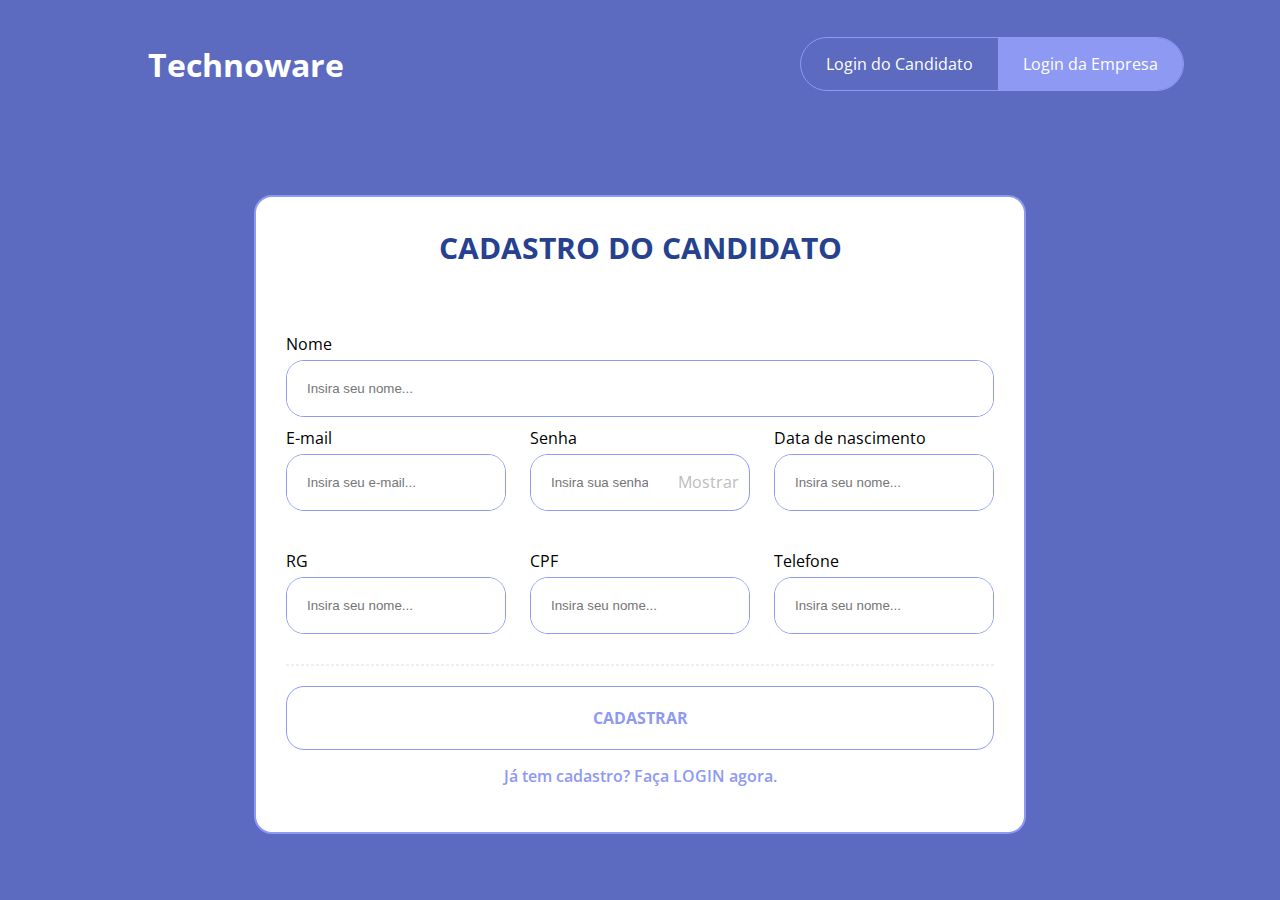
==== pages/cadidato/cadastro.html @ ca8e4542 "* commit inicial" ====
<!DOCTYPE html>
<html lang="pt-br">
<head>
    <meta charset="UTF-8">
    <meta http-equiv="X-UA-Compatible" content="IE=edge">
    <meta name="viewport" content="width=device-width, initial-scale=1.0">
    <title>Technoware Solutions</title>
    <link rel="stylesheet" href="../../css/style.css">
    <script src="../../js/main.js" defer></script>
</head>
<body>
    <div class="container">
        <nav>
            <div class="left">
                <h1><a href="../../index.html">Technoware</a></h1>
            </div>
            <div class="right">
                <div class="nav-buttons">
                    <ul>
                        <li><a href="../cadidato/login.html">Login do Candidato</a></li>
                        <li><a href="#" class="active">Login da Empresa</a></li>
                    </ul>
                </div>
            </div>
        </nav>

        <section class="login">
            <div class="containerLogin">
                <div class="title">
                    <h1>CADASTRO DO CANDIDATO</h1>
                </div>
                <form>
                    <div>
                        <label for="nome">Nome</label>
                        <div class="input">
                            <input type="text" id="nome" name="nome" placeholder="Insira seu nome...">
                        </div>
                    </div>
                    
                    <div class="grid">

                        <div>
                            <label for="email">E-mail</label>
                            <div class="input">
                                <input type="email" id="email" name="email" placeholder="Insira seu e-mail...">
                            </div>
                        </div>
                        
                        <div>
                            <label for="senha">Senha</label>
                            <div class="input">
                                <input type="password" id="senha" name="senha" placeholder="Insira sua senha...">
                                <a class="showPassword" onclick="showPassword()" href="#">Mostrar    </a>
                            </div>
                        </div>
                        
                        
                        <div>
                            <label for="nome">Data de nascimento</label>
                            <div class="input">
                                <input type="text" id="nome" name="nome" placeholder="Insira seu nome...">
                            </div>
                        </div>
                        
                        <div>
                            <label for="nome">RG</label>
                            <div class="input">
                                <input type="text" id="nome" name="nome" placeholder="Insira seu nome...">
                            </div>
                        </div>
                        
                        <div>
                            <label for="nome">CPF</label>
                            <div class="input">
                                <input type="text" id="nome" name="nome" placeholder="Insira seu nome...">
                            </div>
                        </div>

                        <div>
                            <label for="nome">Telefone</label>
                            <div class="input">
                                <input type="text" id="nome" name="nome" placeholder="Insira seu nome...">
                            </div>
                        </div>
                    </div>

                    <hr>

                    <a href="./login.html" class="button">CADASTRAR</a>
                    <a href="./login.html" class="buttonRegistro">Já tem cadastro? Faça LOGIN agora.</a>
                </form>
            </div>
        </section>

        <footer>
        </footer>
    </div>
</body>
</html>
---- css/style.css ----
/* Open Sans */
@import url('https://fonts.googleapis.com/css2?family=Open+Sans:ital,wght@0,300;0,400;0,500;0,600;0,700;0,800;1,300;1,400;1,500;1,600;1,700;1,800&display=swap');

:root {
    --nav-padding: 6rem;
    --primary: #5c6bc0;
    --primary-light: #8e99f3;
    --primary-dark: #26418f;
    --primary-text: #fff;
    --secondary: #bdbdbd;
    --secondary-light: #efefef;
    --secondary-dark: #8d8d8d;
    --secondary-text: #000;
}

*{
    margin: 0;
}

body{
    font-family: 'Open Sans', sans-serif;   
}

/* Nav */

nav{
    display: flex;
    height: 8rem;
    color: var(--primary-text);
    background-color: var(--primary);
}


nav h1 a{
    transition-duration: 0.3s;
    display: flex;
    justify-content: center;
    align-items: center;
    width: 300px;
    height: 60px;
    text-decoration: none;
    color: var(--primary-text);
}

nav h1 a:hover{
    font-size: 30px;
}

div.nav-buttons{
    border: 1px solid var(--primary-light);
    overflow: hidden;
    border-radius: 100px;
}

div.nav-buttons ul{
    padding: 0;
    list-style: none;
    display: flex;
}

div.nav-buttons ul li{
    padding: 15px 0;
}

div.nav-buttons ul li a{
    transition-duration: 0.15s;
    text-decoration: none;
    color: var(--primary-text);
    padding: 15px 25px;
}

div.nav-buttons ul li a:hover{
    background-color: var(--primary-light);
    color: #fff;
}

    div.nav-buttons ul li a.active{
    background-color: var(--primary-light);
    color: #fff;
}

nav div.left{
    display: flex;
    align-items: center;
    width: 50%;
    padding-left: var(--nav-padding);
}

nav div.center{
    display: flex;
    justify-content: center;
    align-items: center;
    width: 100%;
}

nav div.right{
    display: flex;
    align-items: center;
    justify-content: flex-end;
    width: 50%;
    padding-right: var(--nav-padding);
}

/* Sections */

div.container section.login div.containerLogin div.grid{
    display: grid;
    grid-column-gap: 24px;
    grid-row-gap: 24px;
    grid-template-columns: repeat(3, 1fr);
}

div.container{
    height: 100vh;
    min-height: 100%;
    display: flex;
    flex-direction: column;
    background-color: var(--primary);
}

section{
    display: flex;
    flex-direction: column;
    justify-content: center;
    align-items: center;
    color: var(--primary-text);
    flex: 1;
}

section h1{
    padding: 10px;
    font-size: 40px;
}

section p{
    padding: 20px;
    width: 60%;
}

section.login{

}

section.login div.containerLogin{
    color: #000;
    display: flex;
    flex-direction: column;
    justify-content: center;
    width: 60%;
    border-radius: 18px;
    border: 2px solid var(--primary-light);
    background-color: #fff;
}

section.login div.containerLogin div.title{
    padding: 20px;
    color: var(--primary-dark);
}

section.login div.containerLogin div.title h1{
    font-weight: 700;
    text-align: center;
    font-size: 30px;
}

section.login div.containerLogin form{
    margin: 30px;
}

section.login div.containerLogin form *{
    display: block;
}

section.login div.containerLogin form div{
    margin: 5px 0;
}

section.login div.containerLogin form div.input{
    display: flex;
    flex-direction:row;
    border: 1px solid var(--primary-light);
    border-radius: 18px;
    overflow: hidden;
}

section.login div.containerLogin form div.input input{
    width: 100%;
    padding: 20px;
    border: none;
}

section.login div.containerLogin form div.input input:focus{
    outline: none;
}

section.login div.containerLogin form div.input a.showPassword{
    transition-duration: 0.15s;
    display: flex;
    justify-content: center;
    align-items: center;
    text-decoration: none;
    border-radius: 18px;
    padding: 0 10px;
    color: var(--secondary);
}

section.login div.containerLogin form div.input a.showPassword:hover{
    background-color: var(--secondary-light);
}

section.login div.containerLogin form div.input a.showPassword:active{
    color: white;
    background-color: var(--secondary-dark);
}

section.login div.containerLogin form a.button{
    transition-duration: 0.15s;
    display: flex;
    justify-content: center;
    align-items: center;
    text-decoration: none;
    font-weight: 700;
    border-radius: 18px;
    padding: 20px 10px;
    color: var(--primary-light);
    border: 1px solid var(--primary-light);
    margin: 5px 0;
}

section.login div.containerLogin form a.button:hover{
    border: 1px solid var(--primary-dark);
    color: var(--primary-dark);
}

section.login div.containerLogin form a.button:active{
    border: 1px solid var(--primary-light);
    background-color: var(--primary-light);
    color: white;
}

section.login div.containerLogin form a.buttonRegistro{
    transition-duration: 0.3s;
    display: flex;
    justify-content: center;
    align-items: center;
    text-decoration: none;
    font-weight: 600;
    border-radius: 18px;
    padding: 10px 10px;
    color: var(--primary-light);
    margin: 5px 0;
}

section.login div.containerLogin form a.buttonRegistro:hover{
    color: var(--primary-dark);
}

section.login div.containerLogin form hr{
    margin: 20px 0;
    border: 1px dashed var(--secondary-light);
}
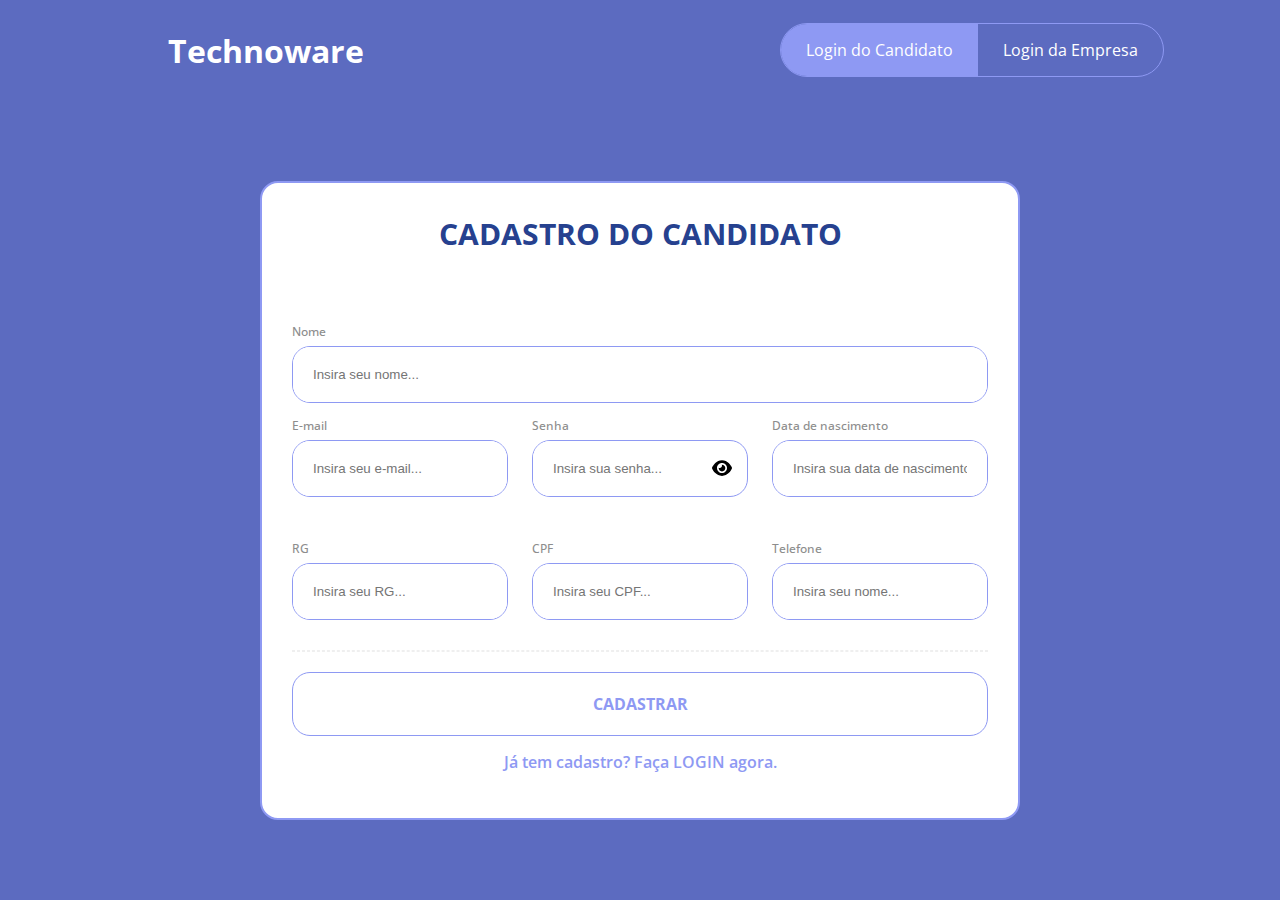
==== commit 86c499a7: "* corrigido formularios * icones adicionados * botao logout" ====
--- a/pages/cadidato/cadastro.html
+++ b/pages/cadidato/cadastro.html
@@ -17,8 +17,8 @@
             <div class="right">
                 <div class="nav-buttons">
                     <ul>
-                        <li><a href="../cadidato/login.html">Login do Candidato</a></li>
-                        <li><a href="#" class="active">Login da Empresa</a></li>
+                        <li><a href="../cadidato/login.html" class="active">Login do Candidato</a></li>
+                        <li><a href="#">Login da Empresa</a></li>
                     </ul>
                 </div>
             </div>
@@ -50,7 +50,7 @@
                             <label for="senha">Senha</label>
                             <div class="input">
                                 <input type="password" id="senha" name="senha" placeholder="Insira sua senha...">
-                                <a class="showPassword" onclick="showPassword()" href="#">Mostrar    </a>
+                                <a class="showPassword icon show-off" id="showPasswordBtn" onclick="showPassword()" href="#"></a>
                             </div>
                         </div>
                         
@@ -58,21 +58,21 @@
                         <div>
                             <label for="nome">Data de nascimento</label>
                             <div class="input">
-                                <input type="text" id="nome" name="nome" placeholder="Insira seu nome...">
+                                <input type="text" id="nome" name="nome" placeholder="Insira sua data de nascimento...">
                             </div>
                         </div>
                         
                         <div>
                             <label for="nome">RG</label>
                             <div class="input">
-                                <input type="text" id="nome" name="nome" placeholder="Insira seu nome...">
+                                <input type="text" id="nome" name="nome" placeholder="Insira seu RG...">
                             </div>
                         </div>
                         
                         <div>
                             <label for="nome">CPF</label>
                             <div class="input">
-                                <input type="text" id="nome" name="nome" placeholder="Insira seu nome...">
+                                <input type="text" id="nome" name="nome" placeholder="Insira seu CPF...">
                             </div>
                         </div>
 
--- a/css/style.css
+++ b/css/style.css
@@ -25,7 +25,7 @@
 
 nav{
     display: flex;
-    height: 8rem;
+    padding: 20px;
     color: var(--primary-text);
     background-color: var(--primary);
 }
@@ -58,11 +58,8 @@
     display: flex;
 }
 
-div.nav-buttons ul li{
-    padding: 15px 0;
-}
-
 div.nav-buttons ul li a{
+    display: block;
     transition-duration: 0.15s;
     text-decoration: none;
     color: var(--primary-text);
@@ -82,7 +79,7 @@
 nav div.left{
     display: flex;
     align-items: center;
-    width: 50%;
+    width: 20%;
     padding-left: var(--nav-padding);
 }
 
@@ -97,25 +94,52 @@
     display: flex;
     align-items: center;
     justify-content: flex-end;
-    width: 50%;
+    width: 80%;
     padding-right: var(--nav-padding);
 }
 
+@media screen and (max-width: 1155px){
+    nav {
+        flex-direction: column;
+    }
+
+    nav div.left{
+        display: flex;
+        width: 100%;
+        align-items: center;
+        justify-content: center;
+        padding: 0;
+    }
+
+    nav div.right{
+        display: flex;
+        width: 100%;
+        align-items: center;
+        justify-content: center;
+        padding: 0;
+    }
+}
+
+@media screen and (max-width: 768px){
+    div.nav-buttons{
+        border-radius: 18px;
+    }
+
+    div.nav-buttons ul{
+        padding: 0;
+        list-style: none;
+        display: flex;
+        flex-direction: column;
+    }
+}
+
 /* Sections */
-
-div.container section.login div.containerLogin div.grid{
-    display: grid;
-    grid-column-gap: 24px;
-    grid-row-gap: 24px;
-    grid-template-columns: repeat(3, 1fr);
-}
 
 div.container{
     height: 100vh;
     min-height: 100%;
     display: flex;
     flex-direction: column;
-    background-color: var(--primary);
 }
 
 section{
@@ -130,6 +154,7 @@
 section h1{
     padding: 10px;
     font-size: 40px;
+    text-align: center;
 }
 
 section p{
@@ -138,7 +163,13 @@
 }
 
 section.login{
-
+    background-color: var(--primary);
+    padding: 10px;
+}
+
+section.infoIndex{
+    background-color: var(--primary);
+    padding: 10px;
 }
 
 section.login div.containerLogin{
@@ -167,10 +198,6 @@
     margin: 30px;
 }
 
-section.login div.containerLogin form *{
-    display: block;
-}
-
 section.login div.containerLogin form div{
     margin: 5px 0;
 }
@@ -178,9 +205,16 @@
 section.login div.containerLogin form div.input{
     display: flex;
     flex-direction:row;
+    align-items: center;
     border: 1px solid var(--primary-light);
     border-radius: 18px;
     overflow: hidden;
+}
+
+label{
+    font-weight: 500;
+    font-size: 12px;
+    color: var(--secondary-dark);
 }
 
 section.login div.containerLogin form div.input input{
@@ -199,9 +233,12 @@
     justify-content: center;
     align-items: center;
     text-decoration: none;
-    border-radius: 18px;
-    padding: 0 10px;
+    border-radius: 100%;
+    width: 40px;
+    min-width: 40px;
+    height: 40px;
     color: var(--secondary);
+    margin: 5px;
 }
 
 section.login div.containerLogin form div.input a.showPassword:hover{
@@ -249,6 +286,7 @@
     padding: 10px 10px;
     color: var(--primary-light);
     margin: 5px 0;
+    text-align: center;
 }
 
 section.login div.containerLogin form a.buttonRegistro:hover{
@@ -258,4 +296,53 @@
 section.login div.containerLogin form hr{
     margin: 20px 0;
     border: 1px dashed var(--secondary-light);
+}
+
+div.grid{
+    display: grid;
+    grid-column-gap: 24px;
+    grid-row-gap: 24px;
+    grid-template-columns: repeat(3, 1fr);
+}
+
+@media screen and (max-width: 1265px){
+    div.grid{
+        grid-template-columns: repeat(2, 1fr);
+    }
+}
+
+@media screen and (max-width: 765px){
+    div.grid{
+        grid-template-columns: repeat(1, 1fr);
+    }
+}
+
+/* Icons */
+
+.icon{
+    background-size: 20px;
+    background-repeat: no-repeat;
+    background-position: center;
+}
+
+.icon.show-off{
+    background-image: url(../imgs/icons/eye-solid.svg);
+}
+
+.icon.show-on{
+    background-image: url(../imgs/icons/eye-slash-solid.svg);
+}
+
+.icon.logout{
+    width: 22px;
+    height: 22px;
+    margin-left: 15px;
+    -webkit-mask-image: url(../imgs/icons/right-from-bracket-solid.svg);
+    mask-image: url(../imgs/icons/right-from-bracket-solid.svg);
+    background-color: #fff;
+    transition-duration: 0.3s;
+}
+
+.icon.logout:hover{
+    background-color: var(--secondary-light);
 }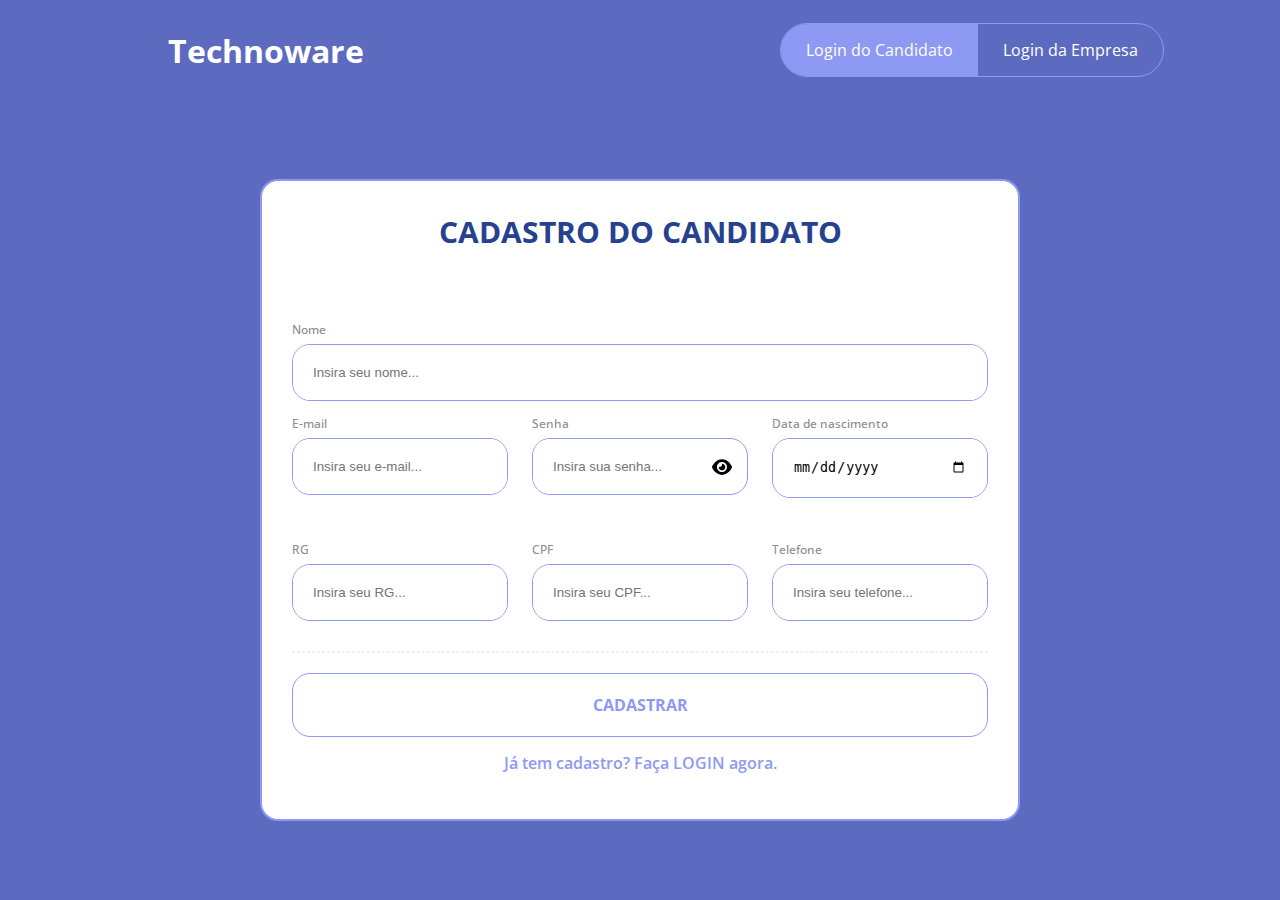
==== commit e4b48e0e: "* ver curriculo + alterações footer" ====
--- a/pages/cadidato/cadastro.html
+++ b/pages/cadidato/cadastro.html
@@ -56,30 +56,30 @@
                         
                         
                         <div>
-                            <label for="nome">Data de nascimento</label>
+                            <label for="dataNascimento">Data de nascimento</label>
                             <div class="input">
-                                <input type="text" id="nome" name="nome" placeholder="Insira sua data de nascimento...">
+                                <input type="date" id="dataNascimento" name="dataNascimento" placeholder="Insira sua data de nascimento...">
                             </div>
                         </div>
                         
                         <div>
-                            <label for="nome">RG</label>
+                            <label for="rg">RG</label>
                             <div class="input">
-                                <input type="text" id="nome" name="nome" placeholder="Insira seu RG...">
+                                <input type="number" id="rg" name="rg" placeholder="Insira seu RG...">
                             </div>
                         </div>
                         
                         <div>
-                            <label for="nome">CPF</label>
+                            <label for="cpf">CPF</label>
                             <div class="input">
-                                <input type="text" id="nome" name="nome" placeholder="Insira seu CPF...">
+                                <input type="number" id="cpf" name="cpf" placeholder="Insira seu CPF...">
                             </div>
                         </div>
 
                         <div>
-                            <label for="nome">Telefone</label>
+                            <label for="tel">Telefone</label>
                             <div class="input">
-                                <input type="text" id="nome" name="nome" placeholder="Insira seu nome...">
+                                <input type="number" id="tel" name="tel" placeholder="Insira seu telefone...">
                             </div>
                         </div>
                     </div>
@@ -91,9 +91,6 @@
                 </form>
             </div>
         </section>
-
-        <footer>
-        </footer>
     </div>
 </body>
 </html>--- a/css/style.css
+++ b/css/style.css
@@ -7,6 +7,9 @@
     --primary-light: #8e99f3;
     --primary-dark: #26418f;
     --primary-text: #fff;
+    --danger: #ef5350;
+    --danger-light: #ff867c;
+    --danger-dark: #b61827;
     --secondary: #bdbdbd;
     --secondary-light: #efefef;
     --secondary-dark: #8d8d8d;
@@ -120,7 +123,7 @@
     }
 }
 
-@media screen and (max-width: 768px){
+@media screen and (max-width: 765px){
     div.nav-buttons{
         border-radius: 18px;
     }
@@ -147,7 +150,6 @@
     flex-direction: column;
     justify-content: center;
     align-items: center;
-    color: var(--primary-text);
     flex: 1;
 }
 
@@ -157,7 +159,7 @@
     text-align: center;
 }
 
-section p{
+section.infoIndex p{
     padding: 20px;
     width: 60%;
 }
@@ -169,6 +171,7 @@
 
 section.infoIndex{
     background-color: var(--primary);
+    color: var(--primary-text);
     padding: 10px;
 }
 
@@ -298,7 +301,7 @@
     border: 1px dashed var(--secondary-light);
 }
 
-div.grid{
+section.login div.grid{
     display: grid;
     grid-column-gap: 24px;
     grid-row-gap: 24px;
@@ -317,6 +320,269 @@
     }
 }
 
+/* Páginas */
+
+div.wrap{
+    display: flex;
+    flex-direction: column;
+}
+
+section.page{
+    flex: 1;
+    margin: 25px;
+    padding: 10px;
+}
+
+section.page div.empresas{
+    
+}
+
+section.page div.empresas div.grid{
+    display: grid;
+    gap: 10px;
+    grid-template-columns: repeat(4, 1fr);
+}
+
+@media screen and (max-width: 1115px){
+    section.page div.empresas div.grid{
+        grid-template-columns: repeat(3, 1fr);
+    }
+}
+
+@media screen and (max-width: 852px){
+    section.page div.empresas div.grid{
+        grid-template-columns: repeat(2, 1fr);
+    }
+}
+
+@media screen and (max-width: 765px){
+    section.page div.empresas div.grid{
+        grid-template-columns: repeat(1, 1fr);
+    }
+}
+
+section.page div.empresas div.grid div.cards{
+    display: flex;
+    flex-direction: column;
+    align-items: center;
+    justify-content: center;
+    background-color: var(--secondary-light);
+    border: 1px solid rgba(142, 154, 243, 0.25);
+    width: 200px;
+    height: 300px;
+    padding: 25px;
+    border-radius: 18px;
+    
+}
+
+section.page div.empresas div.grid div.cards img{
+    width: 150px;
+    border: 1px solid rgba(142, 154, 243, 0.25);
+    border-radius: 100%;
+}
+
+section.page div.empresas div.grid div.cards h1.title{
+    font-size: 22px;
+    color: var(--primary-dark);
+    padding: 10px 0 0 0;
+    font-weight: 700;
+    text-transform: uppercase;
+}
+
+section.page div.empresas div.grid div.cards p.desc{
+    font-size: 14px;
+    text-align: center;
+}
+
+section.page div.verCurriculoBtn{
+    display: flex;
+    text-align: left;
+    width: 100%;
+}
+
+section.page div.verCurriculoBtn div.left{
+    width: 50%;
+    display: flex;
+}
+
+section.page div.verCurriculoBtn div.right{
+    width: 50%;
+    display: flex;
+    justify-content: flex-end;
+}
+
+section.page img.fotoCurriculoCard{
+    position: relative;
+    top: 175px;
+    width: 250px;
+    border: 1px solid rgba(142, 154, 243, 0.25);
+    border-radius: 100%;
+    
+}
+
+section.page div.curriculoCard{
+    background-color: var(--secondary-light);
+    border-radius: 18px;
+    width: 100%;
+    padding: 25px;
+    padding-top: 150px;
+    border: 1px solid rgba(142, 154, 243, 0.25);
+}
+
+section.page div.curriculoCard div.infoCandidato{
+    margin-bottom: 25px;
+}
+
+section.page div.curriculoCard div.infoCandidato h1{
+    text-transform: capitalize;
+    font-weight: 700;
+    color: var(--primary-dark);
+}
+
+section.page div.curriculoCard div.infoCandidato p{
+    text-align: center;
+    font-weight: 700;
+}
+
+section.page div.curriculoCard div.grid{
+    display: grid;
+    gap: 50px;
+    grid-template-columns: repeat(2, 1fr);
+}
+
+section.page div.curriculoCard div.iconsMedia{
+    display: flex;
+    justify-content: center;
+}
+
+section.page div.curriculoCard hr{
+    margin: 5px 0;
+    height: 1px;
+    border-top: 4px dotted rgba(141, 141, 141, 0.5);
+}
+
+section.page div.curriculoCard h2{
+    text-transform: capitalize;
+    font-weight: 700;
+    color: var(--primary-dark);
+}
+
+section.page div.curriculoCard h2.right{
+
+}
+
+section.page div.curriculoCard div.sobre{
+    margin: 25px 0;
+}
+section.page div.curriculoCard div.sobre p{
+    font-weight: 600;
+    text-align: justify;
+}
+
+/* Components */
+
+a.button{
+    transition-duration: 0.15s;
+    display: flex;
+    justify-content: center;
+    align-items: center;
+    text-decoration: none;
+    font-weight: 700;
+    border-radius: 18px;
+    padding: 10px 25px;
+    color: var(--primary-light);
+    border: 1px solid var(--primary-light);
+    margin: 10px 0;
+}
+
+a.button:hover{
+    border: 1px solid var(--primary-dark);
+    color: var(--primary-dark);
+}
+
+a.button:active{
+    border: 1px solid var(--primary-dark);
+    background-color: var(--primary-dark);
+    color: white;
+}
+
+a.button.danger{
+    color: var(--danger-light);
+    border: 1px solid var(--danger-light);
+}
+
+a.button.danger:hover{
+    border: 1px solid var(--danger-dark);
+    color: var(--danger-dark);
+}
+
+a.button.danger:active{
+    border: 1px solid var(--danger-dark);
+    background-color: var(--danger-dark);
+    color: white;
+}
+
+/* Footer */
+
+footer{
+    display: flex;
+    justify-content: center;
+    align-items: center;
+    position: relative;
+    height: 220px;
+    padding: 20px;
+    color: var(--primary-text);
+    background-color: var(--primary);
+}
+
+footer div.grid{
+    display: grid;
+    gap: 50px;
+    grid-template-columns: repeat(4, 1fr);
+}
+
+footer div.grid h1.titleLogo span{
+    font-size: 10px;
+}
+
+footer div.grid a.logo{
+    transition-duration: 0.3s;
+    text-decoration: none;
+    color: var(--primary-text);
+}
+
+footer div.grid a.logo:hover{
+    color: var(--secondary-light);
+}
+
+footer div.grid h2{
+    color: #cfd2ee;
+    font-size: 20px;
+    margin-bottom: 8px;
+}
+
+footer div.grid div ul{
+    list-style: none;
+    padding: 0;
+}
+
+footer div.grid div ul li{
+
+}
+
+footer div.grid div ul li a{
+    display: block;
+    transition-duration: 0.3s;
+    padding: 6px 0;
+    color: var(--primary-text);
+    text-decoration: none;
+}
+
+footer div.grid div ul li a:hover{
+    color: var(--secondary);
+    margin-left: 10px;
+}
+
 /* Icons */
 
 .icon{
@@ -331,6 +597,48 @@
 
 .icon.show-on{
     background-image: url(../imgs/icons/eye-slash-solid.svg);
+}
+
+.icon.email{
+    width: 30px;
+    height: 30px;
+    margin: 10px;
+    -webkit-mask-image: url(../imgs/icons/envelope-solid.svg);
+    mask-image: url(../imgs/icons/envelope-solid.svg);
+    background-color: var(--secondary-dark);
+    transition-duration: 0.3s;
+}
+
+.icon.phone{
+    width: 30px;
+    height: 30px;
+    margin: 10px;
+    -webkit-mask-image: url(../imgs/icons/phone-solid.svg);
+    mask-image: url(../imgs/icons/phone-solid.svg);
+    background-color: var(--secondary-dark);
+    transition-duration: 0.3s;
+}
+
+.icon.linkedin{
+    width: 26.20px;
+    height: 30px;
+    margin: 10px;
+    -webkit-mask-image: url(../imgs/icons/linkedin-brands.svg);
+    mask-image: url(../imgs/icons/linkedin-brands.svg   	);
+    background-color: var(--secondary-dark);
+    transition-duration: 0.3s;
+}
+
+.icon.email:hover{
+    background-color: var(--primary-dark);
+}
+
+.icon.phone:hover{
+    background-color: var(--primary-dark);
+}
+
+.icon.linkedin:hover{
+    background-color: var(--primary-dark);
 }
 
 .icon.logout{
@@ -345,4 +653,6 @@
 
 .icon.logout:hover{
     background-color: var(--secondary-light);
+    width: 25px;
+    height: 25px;
 }